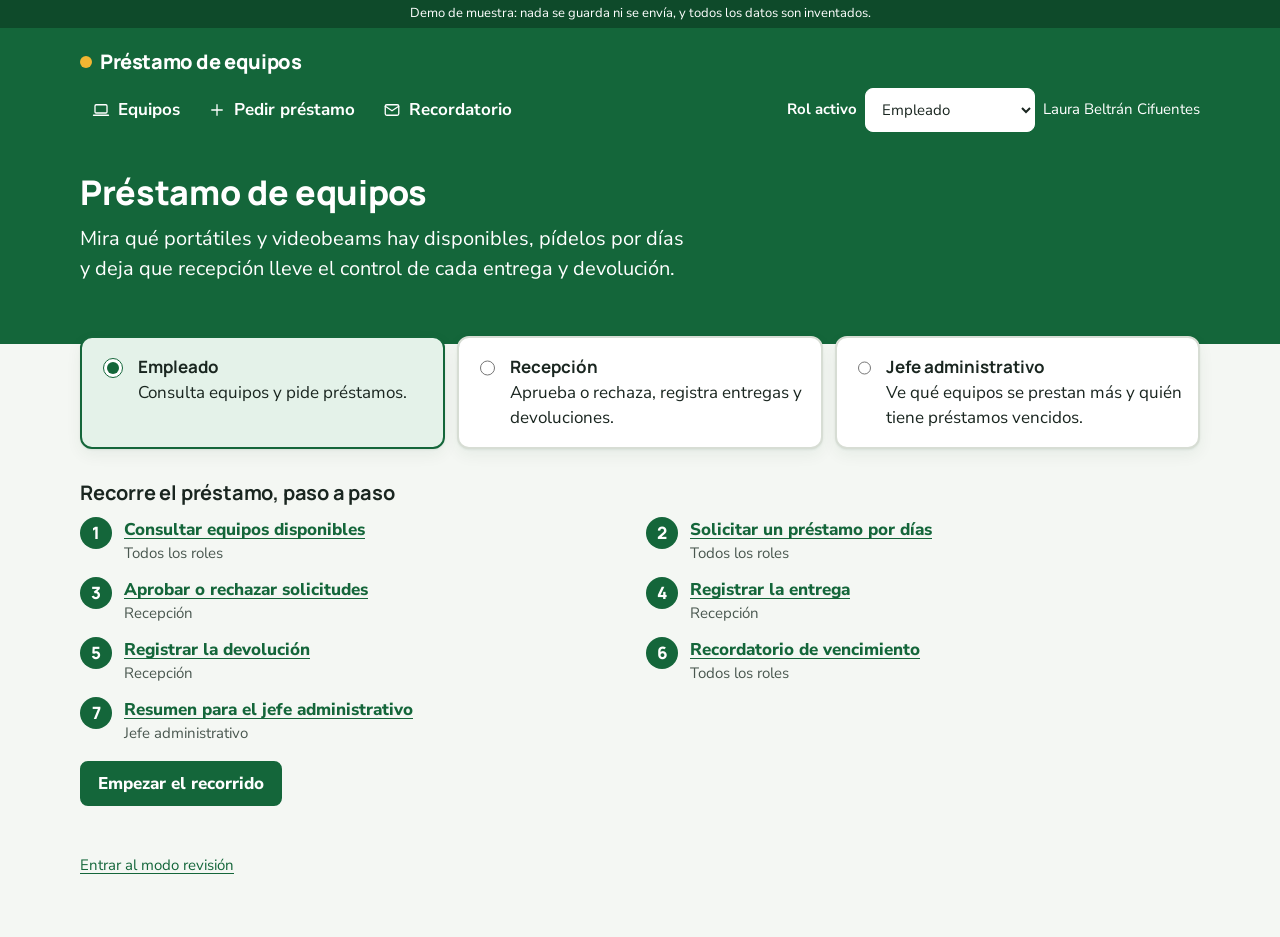
==== regresion-20261026/index.html @ 1bcff396 "demo(disenador): Regresión 20261026 93aeabe" ====
<!doctype html>
<html lang="es">
<head>
<meta charset="utf-8">
<meta name="viewport" content="width=device-width, initial-scale=1">
<title>Préstamo de equipos · Demo</title>
<link rel="preconnect" href="https://fonts.googleapis.com">
<link rel="preconnect" href="https://fonts.gstatic.com" crossorigin>
<link rel="stylesheet" href="https://fonts.googleapis.com/css2?family=Manrope:wght@600;700;800&amp;family=Nunito+Sans:wght@400;600;700;800&amp;display=swap">
<link rel="stylesheet" href="recursos/estilos.css">
</head>
<body data-pantalla="inicio" data-criterios="I-01 a I-08">
<div id="cabecera"></div>
<div class="portada">
  <div class="portada__fila">
    <h1>Préstamo de equipos</h1>
    <p>Mira qué portátiles y videobeams hay disponibles, pídelos por días y deja que recepción lleve el control de cada entrega y devolución.</p>
  </div>
</div>
<main class="contenido" id="contenido">
  <fieldset class="roles">
    <legend class="solo-lectores">Elige tu rol</legend>
    <label class="rol-opcion"><input type="radio" name="rol" value="empleado"><span><strong>Empleado</strong>Consulta equipos y pide préstamos.</span></label>
    <label class="rol-opcion"><input type="radio" name="rol" value="recepcion"><span><strong>Recepción</strong>Aprueba o rechaza, registra entregas y devoluciones.</span></label>
    <label class="rol-opcion"><input type="radio" name="rol" value="jefe"><span><strong>Jefe administrativo</strong>Ve qué equipos se prestan más y quién tiene préstamos vencidos.</span></label>
  </fieldset>
  <section class="seccion" id="proceso" aria-labelledby="titulo-proceso">
    <h2 id="titulo-proceso">Recorre el préstamo, paso a paso</h2>
    <ol class="pasos" id="lista-pasos"></ol>
    <div class="acciones"><a class="boton" href="pantallas/P01-A01-consultar-equipos.html">Empezar el recorrido</a></div>
  </section>
  <p class="texto-2 pequeno contenido--aire"><a id="enlace-revision" href="index.html">Entrar al modo revisión</a></p>
</main>
<div id="revision"></div>
<script src="recursos/datos.js"></script>
<script src="recursos/prototipo.js"></script>
</body>
</html>
---- regresion-20261026/recursos/estilos.css ----
/*
 * Línea gráfica: Préstamo de equipos (ver linea-grafica.md).
 * Todos los colores, tamaños y espacios salen de estos tokens.
 */
:root {
  /* Color */
  --color-primario: #14663a;
  --color-primario-oscuro: #0e4a2a;
  --color-primario-suave: #e4f2e9;
  --color-acento: #f2b632;
  --color-acento-texto: #7a4e00;
  --color-acento-suave: #fff3d6;
  --fondo: #f4f7f3;
  --superficie: #ffffff;
  --borde: #d7ddd4;
  --borde-campo: #8b9890;
  --texto: #1a2620;
  --texto-2: #4a5850;
  --sobre-primario: #ffffff;
  --exito: #1b7a3e;
  --exito-texto: #0e4a2a;
  --exito-fondo: #e4f2e9;
  --advertencia-texto: #7a4e00;
  --advertencia-fondo: #fff3d6;
  --error: #b3261e;
  --error-fondo: #fdecea;
  --info: #1d5c86;
  --info-fondo: #e6f1f8;
  /* Tipografía */
  --fuente-titulos: "Manrope", system-ui, -apple-system, "Segoe UI", Roboto, "Helvetica Neue", Arial, sans-serif;
  --fuente-texto: "Nunito Sans", system-ui, -apple-system, "Segoe UI", Roboto, "Helvetica Neue", Arial, sans-serif;
  --t-1: 0.8125rem;
  --t-2: 0.9375rem;
  --t-3: 1.0625rem;
  --t-4: 1.25rem;
  --t-5: 1.625rem;
  --t-6: 2.125rem;
  /* Espaciado (múltiplos de 4 px) */
  --e-1: 0.25rem;
  --e-2: 0.5rem;
  --e-3: 0.75rem;
  --e-4: 1rem;
  --e-5: 1.5rem;
  --e-6: 2rem;
  --e-7: 3rem;
  /* Forma */
  --radio: 0.75rem;
  --radio-sm: 0.5rem;
  --radio-pildora: 62rem;
  --sombra: 0 1px 2px rgb(14 74 42 / 8%), 0 6px 16px rgb(14 74 42 / 6%);
  --objetivo: 2.75rem;
  --ancho: 72rem;
}

* { box-sizing: border-box; }
html { -webkit-text-size-adjust: 100%; }
body { margin: 0; font-family: var(--fuente-texto); font-size: var(--t-3); line-height: 1.5; color: var(--texto); background: var(--fondo); overflow-wrap: anywhere; }
h1, h2, h3 { font-family: var(--fuente-titulos); color: var(--texto); line-height: 1.2; margin: 0; letter-spacing: -0.01em; }
h1 { font-size: var(--t-5); font-weight: 800; }
h2 { font-size: var(--t-4); font-weight: 700; }
h3 { font-size: var(--t-3); font-weight: 700; }
p { margin: 0 0 var(--e-3); }
a { color: var(--color-primario); text-underline-offset: 0.2em; }
:focus-visible { outline: 3px solid var(--info); outline-offset: 2px; border-radius: var(--radio-sm); }
.oculto { display: none !important; }
.solo-lectores { position: absolute; width: 1px; height: 1px; overflow: hidden; clip: rect(0 0 0 0); white-space: nowrap; }
.texto-2 { color: var(--texto-2); }
.pequeno { font-size: var(--t-2); }

/* ---------- Cabecera y navegación ---------- */
.banda { background: var(--color-primario-oscuro); color: var(--sobre-primario); font-size: var(--t-1); text-align: center; padding: var(--e-1) var(--e-4); }
.cab { background: var(--color-primario); color: var(--sobre-primario); position: relative; }
.cab__fila { max-width: var(--ancho); margin: 0 auto; padding: var(--e-3) var(--e-4); display: flex; align-items: center; justify-content: space-between; gap: var(--e-3); }
.marca { display: inline-flex; align-items: center; gap: var(--e-2); color: var(--sobre-primario); text-decoration: none; font-family: var(--fuente-titulos); font-weight: 800; font-size: var(--t-4); letter-spacing: -0.02em; min-height: var(--objetivo); }
.marca__punto { width: 0.75rem; height: 0.75rem; border-radius: 50%; background: var(--color-acento); flex: none; }
.cab__menu { flex: none; white-space: nowrap; display: inline-flex; align-items: center; gap: var(--e-2); min-height: var(--objetivo); padding: 0 var(--e-3); border: 2px solid var(--sobre-primario); border-radius: var(--radio-sm); background: transparent; color: var(--sobre-primario); font: inherit; font-weight: 700; cursor: pointer; }
.cab__panel { display: none; background: var(--superficie); color: var(--texto); border-bottom: 1px solid var(--borde); }
.cab__panel.abierto { display: block; }
.cab__panel-fila { max-width: var(--ancho); margin: 0 auto; padding: var(--e-3) var(--e-4) var(--e-4); display: flex; flex-direction: column; gap: var(--e-3); }
.nav { display: flex; flex-direction: column; gap: var(--e-1); margin: 0; padding: 0; list-style: none; }
.nav a { display: flex; align-items: center; gap: var(--e-2); min-height: var(--objetivo); padding: 0 var(--e-3); border-radius: var(--radio-sm); text-decoration: none; color: var(--texto); font-weight: 700; }
.nav a:hover { background: var(--color-primario-suave); }
.nav a[aria-current="page"] { background: var(--color-primario-suave); color: var(--color-primario-oscuro); box-shadow: inset 4px 0 0 var(--color-primario); }
.rol { display: flex; align-items: center; gap: var(--e-2); flex-wrap: wrap; font-size: var(--t-2); }
.rol label { font-weight: 700; }
.rol select { min-height: var(--objetivo); font: inherit; padding: 0 var(--e-3); border: 1px solid var(--borde-campo); border-radius: var(--radio-sm); background: var(--superficie); color: var(--texto); }
.rol__quien { color: var(--texto-2); }

@media (min-width: 64rem) {
  .cab__menu { display: none; }
  .cab { background: var(--color-primario); }
  .cab__fila { padding-bottom: 0; }
  .cab__panel { display: block; background: var(--color-primario); border: 0; color: var(--sobre-primario); position: static; }
  .cab__panel-fila { flex-direction: row; align-items: center; justify-content: space-between; padding-top: var(--e-1); padding-bottom: var(--e-2); }
  .nav { flex-direction: row; flex-wrap: wrap; }
  .nav a { color: var(--sobre-primario); }
  .nav a:hover { background: var(--color-primario-oscuro); }
  .nav a[aria-current="page"] { background: var(--color-primario-oscuro); color: var(--sobre-primario); box-shadow: inset 0 -4px 0 var(--color-acento); }
  .rol__quien { color: var(--sobre-primario); }
  .rol select { border-color: var(--sobre-primario); }
}

/* ---------- Contenido ---------- */
.contenido { max-width: var(--ancho); margin: 0 auto; padding: var(--e-5) var(--e-4) var(--e-7); }
.encabezado-pantalla { margin-bottom: var(--e-5); }
.encabezado-pantalla__ruta { color: var(--texto-2); font-size: var(--t-2); margin: 0 0 var(--e-1); font-weight: 600; }
.encabezado-pantalla__ayuda { color: var(--texto-2); margin: var(--e-2) 0 0; max-width: 42rem; }
.seccion { margin-top: var(--e-6); }
.seccion > h2 { margin-bottom: var(--e-3); display: flex; align-items: center; gap: var(--e-2); flex-wrap: wrap; }

.tarjeta { background: var(--superficie); border: 1px solid var(--borde); border-radius: var(--radio); box-shadow: var(--sombra); padding: var(--e-4); }
.rejilla { display: grid; gap: var(--e-4); grid-template-columns: 1fr; }
@media (min-width: 48rem) { .rejilla { grid-template-columns: repeat(2, 1fr); } }
@media (min-width: 80rem) { .rejilla--3 { grid-template-columns: repeat(3, 1fr); } }

/* Tarjeta de equipo */
.equipo { display: flex; flex-direction: column; gap: var(--e-3); }
.equipo__cab { display: flex; gap: var(--e-3); align-items: flex-start; }
.equipo__icono { flex: none; width: 3rem; height: 3rem; border-radius: var(--radio-sm); background: var(--color-primario-suave); color: var(--color-primario); display: grid; place-items: center; }
.equipo--prestado .equipo__icono { background: var(--fondo); color: var(--texto-2); }
.equipo__codigo { font-size: var(--t-1); color: var(--texto-2); font-weight: 700; letter-spacing: 0.04em; margin: 0; }
.equipo__pie { margin-top: auto; display: flex; align-items: center; justify-content: space-between; gap: var(--e-3); flex-wrap: wrap; }

.icono { width: 1.5rem; height: 1.5rem; fill: none; stroke: currentcolor; stroke-width: 1.75; stroke-linecap: round; stroke-linejoin: round; flex: none; }
.icono--sm { width: 1.125rem; height: 1.125rem; }
.icono--lg { width: 2rem; height: 2rem; }

/* Insignias y mensajes */
.insignia { white-space: nowrap; display: inline-flex; align-items: center; gap: var(--e-1); padding: var(--e-1) var(--e-3); border-radius: var(--radio-pildora); font-size: var(--t-1); font-weight: 800; background: var(--fondo); color: var(--texto); border: 1px solid var(--borde); }
.insignia--exito { background: var(--exito-fondo); color: var(--exito-texto); border-color: var(--exito); }
.insignia--aviso { background: var(--advertencia-fondo); color: var(--advertencia-texto); border-color: var(--color-acento); }
.insignia--error { background: var(--error-fondo); color: var(--error); border-color: var(--error); }
.insignia--info { background: var(--info-fondo); color: var(--info); border-color: var(--info); }

.mensaje { display: flex; gap: var(--e-3); align-items: flex-start; border-radius: var(--radio); padding: var(--e-3) var(--e-4); margin-bottom: var(--e-4); border: 1px solid; }
.mensaje__cuerpo { flex: 1; min-width: 0; }
.mensaje__cuerpo p:last-child { margin-bottom: 0; }
.mensaje--exito { background: var(--exito-fondo); border-color: var(--exito); color: var(--exito-texto); }
.mensaje--error { background: var(--error-fondo); border-color: var(--error); color: var(--error); }
.mensaje--aviso { background: var(--advertencia-fondo); border-color: var(--color-acento); color: var(--advertencia-texto); }
.mensaje--info { background: var(--info-fondo); border-color: var(--info); color: var(--info); }
.mensaje a { color: inherit; font-weight: 800; }
.mensaje strong { color: inherit; }

/* Botones */
.boton { display: inline-flex; align-items: center; justify-content: center; gap: var(--e-2); min-height: var(--objetivo); padding: var(--e-2) var(--e-4); border-radius: var(--radio-sm); border: 2px solid var(--color-primario); background: var(--color-primario); color: var(--sobre-primario); font: inherit; font-weight: 800; text-decoration: none; cursor: pointer; text-align: center; }
.boton:hover { background: var(--color-primario-oscuro); border-color: var(--color-primario-oscuro); }
.boton--secundario { background: var(--superficie); color: var(--color-primario); }
.boton--secundario:hover { background: var(--color-primario-suave); color: var(--color-primario-oscuro); }
.boton--peligro { background: var(--superficie); color: var(--error); border-color: var(--error); }
.boton--peligro:hover { background: var(--error-fondo); border-color: var(--error); }
.boton--bloque { width: 100%; }
.acciones { display: flex; flex-wrap: wrap; gap: var(--e-3); margin-top: var(--e-4); }
.par-decision { display: grid; grid-template-columns: 1fr 1fr; gap: var(--e-2); }

/* Formularios */
.campo { display: flex; flex-direction: column; gap: var(--e-1); margin-bottom: var(--e-4); }
.campo label { font-weight: 800; }
.campo input, .campo select { font: inherit; min-height: var(--objetivo); padding: var(--e-2) var(--e-3); border: 1px solid var(--borde-campo); border-radius: var(--radio-sm); background: var(--superficie); color: var(--texto); width: 100%; max-width: 26rem; }
.campo input[readonly] { background: var(--fondo); }
.campo__ayuda { color: var(--texto-2); font-size: var(--t-2); }
.campo__error { color: var(--error); font-weight: 800; font-size: var(--t-2); display: flex; gap: var(--e-1); align-items: center; }
.campo--error input, .campo--error select { border: 2px solid var(--error); }
.filas-campos { display: grid; gap: 0 var(--e-4); grid-template-columns: 1fr; }
@media (min-width: 48rem) { .filas-campos { grid-template-columns: 1fr 1fr; } }
.resumen { background: var(--color-primario-suave); border-radius: var(--radio); padding: var(--e-4); margin-bottom: var(--e-4); }
.resumen dl { margin: 0; display: grid; grid-template-columns: max-content 1fr; gap: var(--e-1) var(--e-4); }
.resumen dt { font-weight: 800; }
.resumen dd { margin: 0; }
@media (max-width: 30rem) { .resumen dl { grid-template-columns: 1fr; } .resumen dd { margin-bottom: var(--e-2); } }

/* Tablas (se apilan en celular) */
.tabla-envoltura { padding: 0; overflow: hidden; }
table { border-collapse: collapse; width: 100%; font-size: var(--t-2); }
caption { text-align: left; }
th, td { text-align: left; padding: var(--e-3) var(--e-4); border-bottom: 1px solid var(--borde); vertical-align: middle; }
thead th { background: var(--color-primario-suave); color: var(--color-primario-oscuro); font-size: var(--t-1); text-transform: uppercase; letter-spacing: 0.04em; }
tbody tr:last-child td { border-bottom: 0; }
.col-acciones { white-space: nowrap; }
@media (max-width: 63.99rem) {
  .tabla-apilable, .tabla-apilable tbody { display: block; }
  .tabla-apilable thead { position: absolute; width: 1px; height: 1px; overflow: hidden; clip: rect(0 0 0 0); }
  .tabla-apilable tr { display: block; padding: var(--e-3) var(--e-4); border-bottom: 1px solid var(--borde); }
  .tabla-apilable tbody tr:last-child { border-bottom: 0; }
  .tabla-apilable td { display: flex; gap: var(--e-3); border: 0; padding: var(--e-1) 0; align-items: baseline; }
  .tabla-apilable td::before { content: attr(data-etiqueta); font-weight: 800; min-width: 6.5rem; flex: none; color: var(--texto-2); font-size: var(--t-1); text-transform: uppercase; letter-spacing: 0.04em; }
  .tabla-apilable .col-acciones { white-space: normal; flex-wrap: wrap; padding-top: var(--e-3); }
  .tabla-apilable .col-acciones::before { display: none; }
}

/* Ranking */
.ranking { list-style: none; margin: 0; padding: 0; display: flex; flex-direction: column; gap: var(--e-3); }
.ranking__item { display: grid; grid-template-columns: 1fr auto; gap: var(--e-1) var(--e-3); align-items: center; }
.ranking__nombre { font-weight: 700; min-width: 0; }
.ranking__valor { font-family: var(--fuente-titulos); font-weight: 800; }
.ranking__barra { grid-column: 1 / -1; height: 0.75rem; border-radius: var(--radio-pildora); background: var(--fondo); border: 1px solid var(--borde); overflow: hidden; }
.ranking__relleno { display: block; height: 100%; background: var(--color-primario); border-radius: var(--radio-pildora); }

/* Recordatorio (mensaje que recibe la persona) */
.correo { max-width: 38rem; padding: 0; overflow: hidden; }
.correo__cab { background: var(--color-primario-suave); padding: var(--e-3) var(--e-4); display: flex; gap: var(--e-3); align-items: center; border-bottom: 1px solid var(--borde); }
.correo__cuerpo { padding: var(--e-4); }
.correo__cuerpo p { margin-bottom: var(--e-3); }

/* Vacío, error, cargando */
.vacio { text-align: center; padding: var(--e-6) var(--e-4); color: var(--texto-2); }
.vacio .icono { width: 3rem; height: 3rem; color: var(--color-primario); margin-bottom: var(--e-2); }
.vacio p { margin-bottom: var(--e-3); font-weight: 600; }
.cargando { display: flex; flex-direction: column; gap: var(--e-3); }
.cargando__barra { height: 1.25rem; border-radius: var(--radio-sm); background: linear-gradient(90deg, var(--borde), var(--fondo), var(--borde)); background-size: 200% 100%; animation: brillo 1.2s infinite linear; }
.cargando__barra--corta { width: 60%; }
@keyframes brillo { from { background-position: 200% 0; } to { background-position: 0 0; } }
@media (prefers-reduced-motion: reduce) { .cargando__barra { animation: none; } }

.siguiente { margin-top: var(--e-6); padding-top: var(--e-4); border-top: 1px solid var(--borde); display: flex; flex-wrap: wrap; gap: var(--e-3); align-items: center; justify-content: space-between; }

/* Inicio */
.portada { background: var(--color-primario); color: var(--sobre-primario); }
.portada__fila { max-width: var(--ancho); margin: 0 auto; padding: var(--e-6) var(--e-4) var(--e-7); }
.portada h1 { color: var(--sobre-primario); font-size: var(--t-6); }
.portada p { max-width: 38rem; font-size: var(--t-4); margin-top: var(--e-3); }
.roles { display: grid; gap: var(--e-3); grid-template-columns: 1fr; margin-top: calc(var(--e-6) * -1); }
@media (min-width: 48rem) { .roles { grid-template-columns: repeat(3, 1fr); } }
.rol-opcion { display: flex; gap: var(--e-3); align-items: flex-start; background: var(--superficie); border: 2px solid var(--borde); border-radius: var(--radio); padding: var(--e-4); cursor: pointer; min-height: var(--objetivo); box-shadow: var(--sombra); }
.rol-opcion:has(input:checked) { border-color: var(--color-primario); background: var(--color-primario-suave); }
.rol-opcion input { width: 1.25rem; height: 1.25rem; margin-top: var(--e-1); accent-color: var(--color-primario); }
.rol-opcion strong { display: block; font-family: var(--fuente-titulos); }
.pasos { list-style: none; padding: 0; margin: 0; display: grid; gap: var(--e-3); grid-template-columns: 1fr; counter-reset: paso; }
@media (min-width: 48rem) { .pasos { grid-template-columns: repeat(2, 1fr); } }
.paso { counter-increment: paso; display: flex; gap: var(--e-3); align-items: flex-start; }
.paso::before { content: counter(paso); flex: none; width: 2rem; height: 2rem; border-radius: 50%; background: var(--color-primario); color: var(--sobre-primario); font-family: var(--fuente-titulos); font-weight: 800; display: grid; place-items: center; }
.paso a { font-weight: 800; }
.paso small { display: block; color: var(--texto-2); font-size: var(--t-2); }

/* Modo revisión */
.revision { max-width: var(--ancho); margin: 0 auto var(--e-6); padding: 0 var(--e-4); }
.revision__caja { border: 2px dashed var(--borde-campo); border-radius: var(--radio); padding: var(--e-3) var(--e-4); background: var(--superficie); font-size: var(--t-2); }
.revision__caja h2 { font-size: var(--t-3); margin-bottom: var(--e-2); }
.revision__estados { display: flex; flex-wrap: wrap; gap: var(--e-2); margin: var(--e-2) 0; }
.revision__estados a { display: inline-flex; align-items: center; min-height: var(--objetivo); padding: 0 var(--e-3); border: 1px solid var(--borde-campo); border-radius: var(--radio-sm); text-decoration: none; font-weight: 700; }
.revision__estados a[aria-current="true"] { background: var(--color-primario); color: var(--sobre-primario); border-color: var(--color-primario); }
.suposicion::after { content: " (suposición)"; font-size: var(--t-1); font-weight: 800; color: var(--advertencia-texto); }
body:not(.modo-revision) .suposicion::after { content: none; }
fieldset.roles { border: 0; padding: 0; margin-inline: 0; min-width: 0; }
.contenido--aire { margin-top: var(--e-7); }
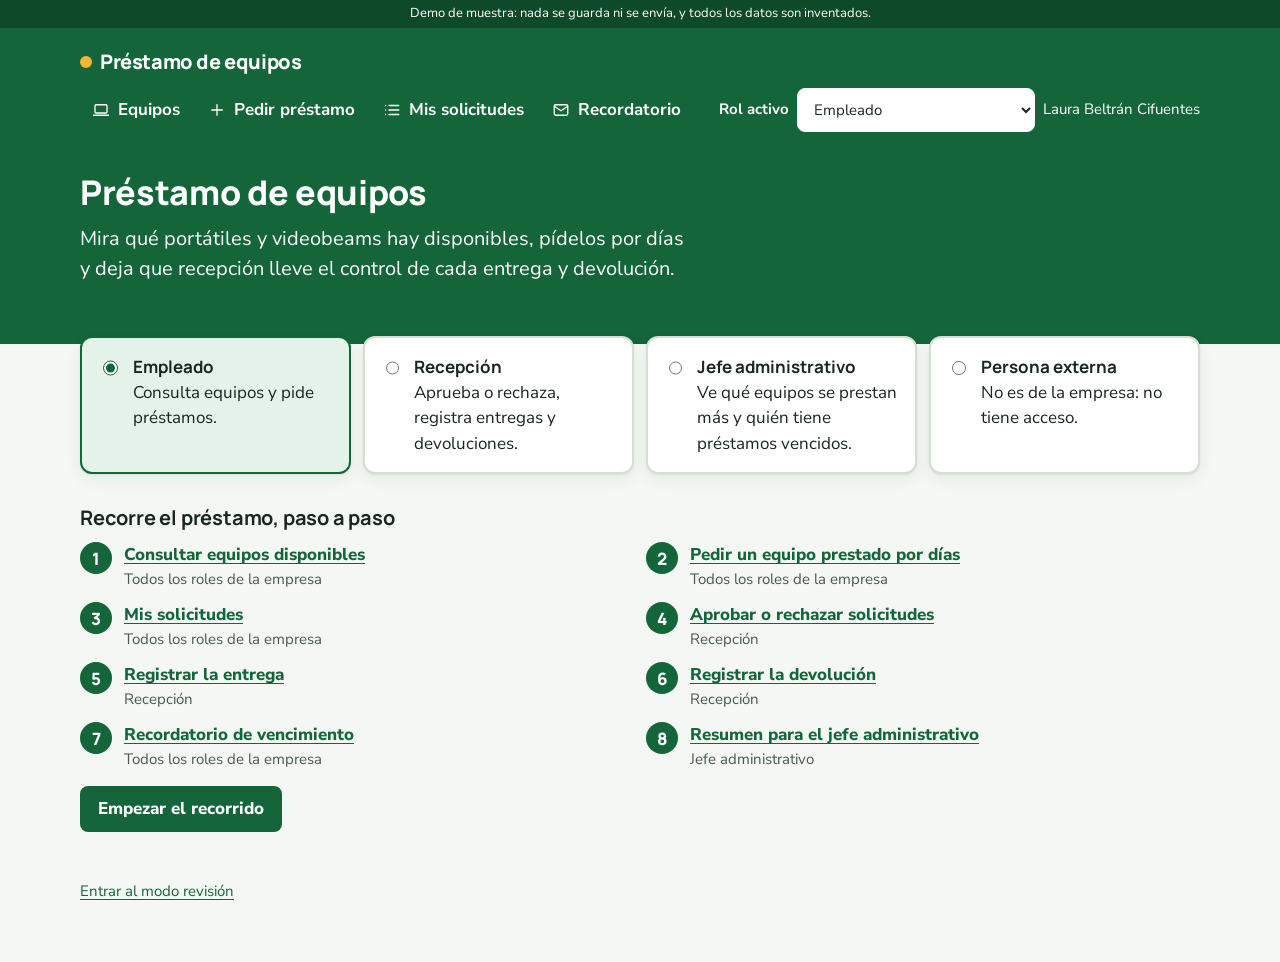
==== commit c58f7759: "demo(disenador): Regresión 20261026 c20ee53" ====
--- a/regresion-20261026/index.html
+++ b/regresion-20261026/index.html
@@ -4,12 +4,13 @@
 <meta charset="utf-8">
 <meta name="viewport" content="width=device-width, initial-scale=1">
 <title>Préstamo de equipos · Demo</title>
+<link rel="icon" href="data:,">
 <link rel="preconnect" href="https://fonts.googleapis.com">
 <link rel="preconnect" href="https://fonts.gstatic.com" crossorigin>
 <link rel="stylesheet" href="https://fonts.googleapis.com/css2?family=Manrope:wght@600;700;800&amp;family=Nunito+Sans:wght@400;600;700;800&amp;display=swap">
 <link rel="stylesheet" href="recursos/estilos.css">
 </head>
-<body data-pantalla="inicio" data-criterios="I-01 a I-08">
+<body data-pantalla="inicio" data-criterios="HU-01 a HU-06 (CA-001-01 a CA-001-38)">
 <div id="cabecera"></div>
 <div class="portada">
   <div class="portada__fila">
@@ -23,6 +24,7 @@
     <label class="rol-opcion"><input type="radio" name="rol" value="empleado"><span><strong>Empleado</strong>Consulta equipos y pide préstamos.</span></label>
     <label class="rol-opcion"><input type="radio" name="rol" value="recepcion"><span><strong>Recepción</strong>Aprueba o rechaza, registra entregas y devoluciones.</span></label>
     <label class="rol-opcion"><input type="radio" name="rol" value="jefe"><span><strong>Jefe administrativo</strong>Ve qué equipos se prestan más y quién tiene préstamos vencidos.</span></label>
+    <label class="rol-opcion"><input type="radio" name="rol" value="externa"><span><strong>Persona externa</strong>No es de la empresa: no tiene acceso.</span></label>
   </fieldset>
   <section class="seccion" id="proceso" aria-labelledby="titulo-proceso">
     <h2 id="titulo-proceso">Recorre el préstamo, paso a paso</h2>
--- a/regresion-20261026/recursos/estilos.css
+++ b/regresion-20261026/recursos/estilos.css
@@ -220,7 +220,8 @@
 .portada h1 { color: var(--sobre-primario); font-size: var(--t-6); }
 .portada p { max-width: 38rem; font-size: var(--t-4); margin-top: var(--e-3); }
 .roles { display: grid; gap: var(--e-3); grid-template-columns: 1fr; margin-top: calc(var(--e-6) * -1); }
-@media (min-width: 48rem) { .roles { grid-template-columns: repeat(3, 1fr); } }
+@media (min-width: 48rem) { .roles { grid-template-columns: repeat(2, 1fr); } }
+@media (min-width: 80rem) { .roles { grid-template-columns: repeat(4, 1fr); } }
 .rol-opcion { display: flex; gap: var(--e-3); align-items: flex-start; background: var(--superficie); border: 2px solid var(--borde); border-radius: var(--radio); padding: var(--e-4); cursor: pointer; min-height: var(--objetivo); box-shadow: var(--sombra); }
 .rol-opcion:has(input:checked) { border-color: var(--color-primario); background: var(--color-primario-suave); }
 .rol-opcion input { width: 1.25rem; height: 1.25rem; margin-top: var(--e-1); accent-color: var(--color-primario); }
@@ -243,3 +244,8 @@
 body:not(.modo-revision) .suposicion::after { content: none; }
 fieldset.roles { border: 0; padding: 0; margin-inline: 0; min-width: 0; }
 .contenido--aire { margin-top: var(--e-7); }
+.campo textarea { font: inherit; padding: var(--e-2) var(--e-3); border: 1px solid var(--borde-campo); border-radius: var(--radio-sm); background: var(--superficie); color: var(--texto); width: 100%; max-width: 26rem; }
+.campo--error textarea { border: 2px solid var(--error); }
+.revision__casos { margin: var(--e-2) 0; padding-left: var(--e-5); }
+.revision__casos li { margin-bottom: var(--e-1); }
+.revision__casos a { display: inline-block; padding: var(--e-1) 0; }
